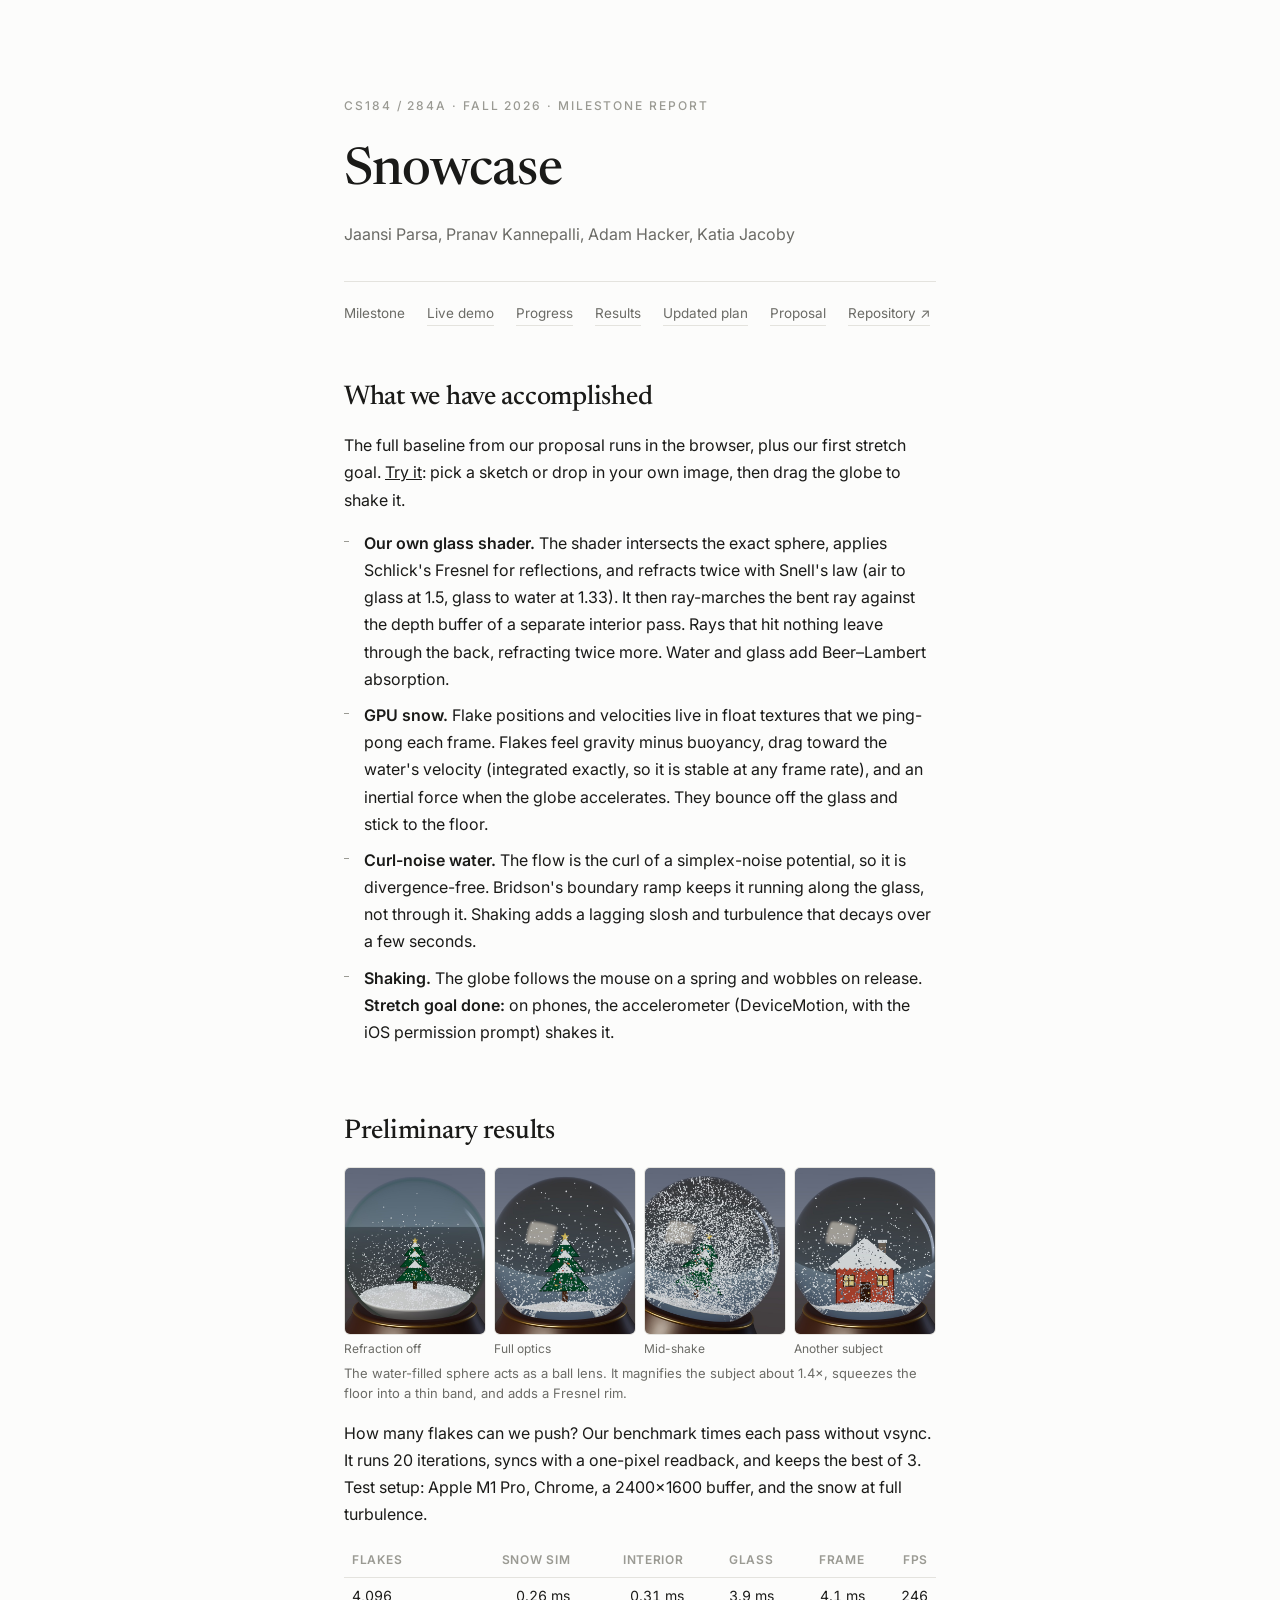
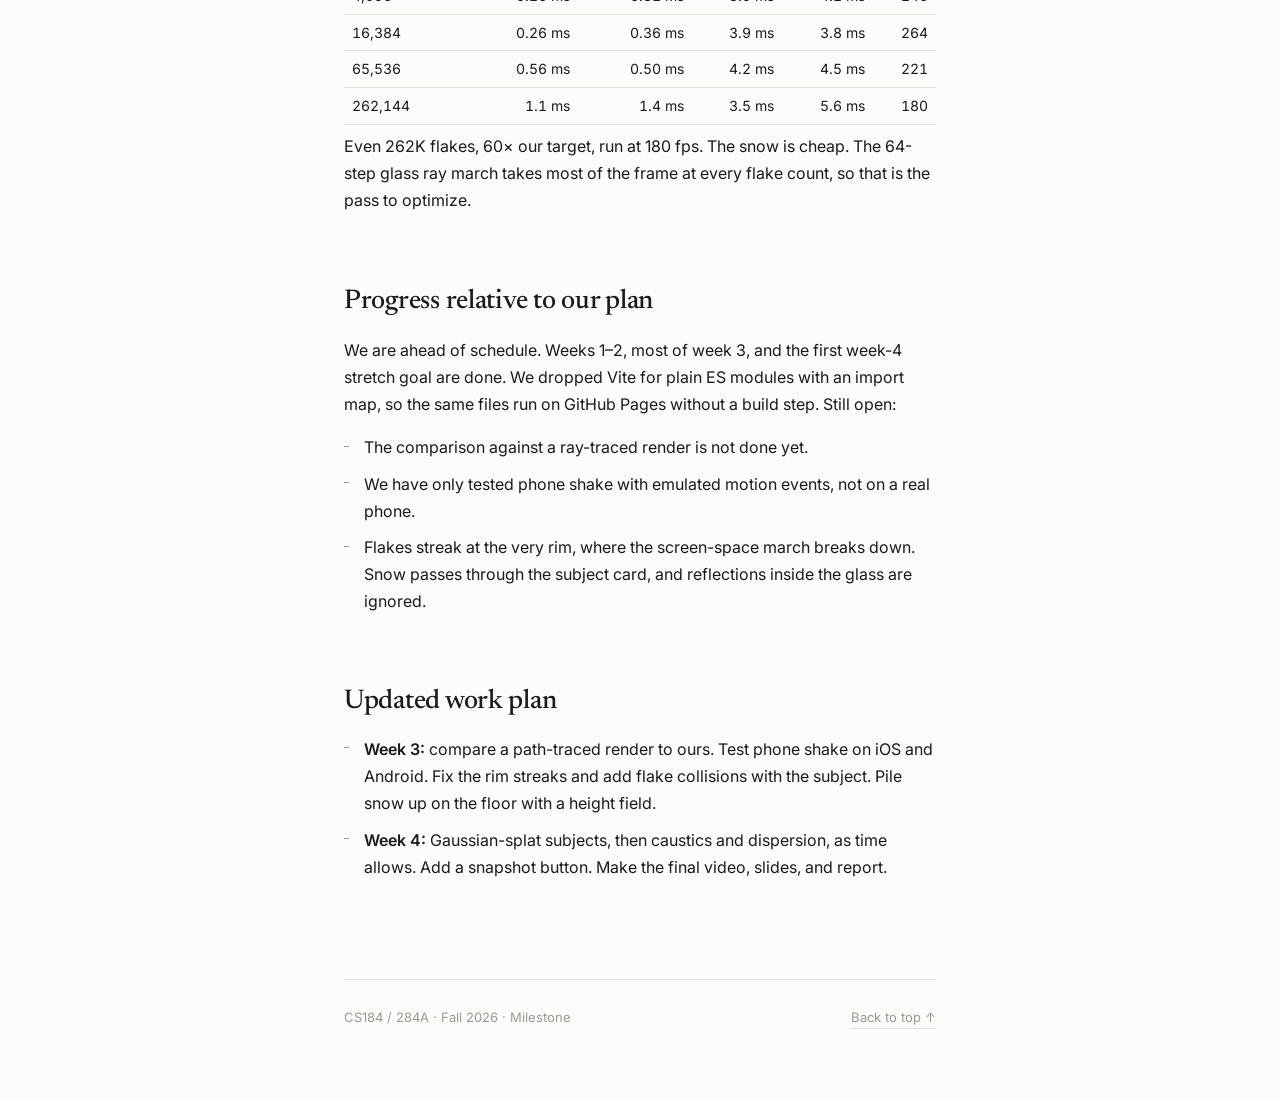
==== milestone.html @ f880045a "finish part 1" ====
<!doctype html>
<html lang="en">
<head>
<meta charset="utf-8">
<meta name="viewport" content="width=device-width, initial-scale=1">
<title>Snowcase: CS184 Milestone</title>
<meta name="description" content="CS184/284A Fall 2026 final project milestone. Snowcase: a real-time snow globe in the browser with custom glass refraction, GPU snow, and curl-noise water.">
<link rel="preconnect" href="https://fonts.googleapis.com">
<link rel="preconnect" href="https://fonts.gstatic.com" crossorigin>
<link href="https://fonts.googleapis.com/css2?family=Newsreader:ital,opsz,wght@0,6..72,400;0,6..72,500;1,6..72,400&family=Inter:wght@400;500;600&display=swap" rel="stylesheet">
<link rel="stylesheet" href="styles.css">
</head>
<body class="report">
<div class="wrap">

  <header id="top">
    <p class="kicker">CS184 / 284A · Fall 2026 · Milestone Report</p>
    <h1>Snowcase</h1>
    <p class="standfirst">Jaansi Parsa, Pranav Kannepalli, Adam Hacker, Katia Jacoby</p>
    <nav class="masthead-meta">
      <span>Milestone</span>
      <a href="app/">Live demo</a>
      <a href="#done">Progress</a>
      <a href="#results">Results</a>
      <a href="#plan">Updated plan</a>
      <a href="index.html">Proposal</a>
      <a href="https://github.com/jaansiparsa/snowglobe">Repository ↗</a>
    </nav>
  </header>

  <section id="done">
    <h2>What we have accomplished</h2>
    <p>The full baseline from our proposal runs in the browser, plus our first stretch goal. <a href="app/">Try it</a>: pick a sketch or drop in your own image, then drag the globe to shake it.</p>
    <ul>
      <li><strong>Our own glass shader.</strong> The shader intersects the exact sphere, applies Schlick's Fresnel for reflections, and refracts twice with Snell's law (air to glass at 1.5, glass to water at 1.33). It then ray-marches the bent ray against the depth buffer of a separate interior pass. Rays that hit nothing leave through the back, refracting twice more. Water and glass add Beer–Lambert absorption.</li>
      <li><strong>GPU snow.</strong> Flake positions and velocities live in float textures that we ping-pong each frame. Flakes feel gravity minus buoyancy, drag toward the water's velocity (integrated exactly, so it is stable at any frame rate), and an inertial force when the globe accelerates. They bounce off the glass and stick to the floor.</li>
      <li><strong>Curl-noise water.</strong> The flow is the curl of a simplex-noise potential, so it is divergence-free. Bridson's boundary ramp keeps it running along the glass, not through it. Shaking adds a lagging slosh and turbulence that decays over a few seconds.</li>
      <li><strong>Shaking.</strong> The globe follows the mouse on a spring and wobbles on release. <strong>Stretch goal done:</strong> on phones, the accelerometer (DeviceMotion, with the iOS permission prompt) shakes it.</li>
    </ul>
  </section>

  <section id="results">
    <h2>Preliminary results</h2>
    <div class="figs">
      <figure><img src="assets/milestone/norefract.jpg" alt="Globe rendered with refraction turned off"><figcaption>Refraction off</figcaption></figure>
      <figure><img src="assets/milestone/full.jpg" alt="Same globe with full glass and water optics"><figcaption>Full optics</figcaption></figure>
      <figure><img src="assets/milestone/shake.jpg" alt="Globe mid-shake with snow swirling"><figcaption>Mid-shake</figcaption></figure>
      <figure><img src="assets/milestone/cottage.jpg" alt="Globe with a cottage sketch inside"><figcaption>Another subject</figcaption></figure>
    </div>
    <p class="caption">The water-filled sphere acts as a ball lens. It magnifies the subject about 1.4×, squeezes the floor into a thin band, and adds a Fresnel rim.</p>
    <p>How many flakes can we push? Our benchmark times each pass without vsync. It runs 20 iterations, syncs with a one-pixel readback, and keeps the best of 3. Test setup: Apple M1 Pro, Chrome, a 2400×1600 buffer, and the snow at full turbulence.</p>
    <table class="results">
      <tr><th>Flakes</th><th>Snow sim</th><th>Interior</th><th>Glass</th><th>Frame</th><th>FPS</th></tr>
      <tr><td>4,096</td><td>0.26 ms</td><td>0.31 ms</td><td>3.9 ms</td><td>4.1 ms</td><td>246</td></tr>
      <tr><td>16,384</td><td>0.26 ms</td><td>0.36 ms</td><td>3.9 ms</td><td>3.8 ms</td><td>264</td></tr>
      <tr><td>65,536</td><td>0.56 ms</td><td>0.50 ms</td><td>4.2 ms</td><td>4.5 ms</td><td>221</td></tr>
      <tr><td>262,144</td><td>1.1 ms</td><td>1.4 ms</td><td>3.5 ms</td><td>5.6 ms</td><td>180</td></tr>
    </table>
    <p>Even 262K flakes, 60× our target, run at 180 fps. The snow is cheap. The 64-step glass ray march takes most of the frame at every flake count, so that is the pass to optimize.</p>
  </section>

  <section id="reflection">
    <h2>Progress relative to our plan</h2>
    <p>We are ahead of schedule. Weeks 1–2, most of week 3, and the first week-4 stretch goal are done. We dropped Vite for plain ES modules with an import map, so the same files run on GitHub Pages without a build step. Still open:</p>
    <ul>
      <li>The comparison against a ray-traced render is not done yet.</li>
      <li>We have only tested phone shake with emulated motion events, not on a real phone.</li>
      <li>Flakes streak at the very rim, where the screen-space march breaks down. Snow passes through the subject card, and reflections inside the glass are ignored.</li>
    </ul>
  </section>

  <section id="plan">
    <h2>Updated work plan</h2>
    <ul>
      <li><strong>Week 3:</strong> compare a path-traced render to ours. Test phone shake on iOS and Android. Fix the rim streaks and add flake collisions with the subject. Pile snow up on the floor with a height field.</li>
      <li><strong>Week 4:</strong> Gaussian-splat subjects, then caustics and dispersion, as time allows. Add a snapshot button. Make the final video, slides, and report.</li>
    </ul>
  </section>

  <footer>
    <span>CS184 / 284A · Fall 2026 · Milestone</span>
    <a href="#top">Back to top ↑</a>
  </footer>

</div>
</body>
</html>
---- styles.css ----
/* ============================================================
   Snow Globe of Anything: shared styles
   CS184/284A Fall 2026 proposal + style guide.
   See styleguide.html for a live reference of every class below.
   ============================================================ */

:root{
  --bg:#fcfcfb;
  --ink:#1a1a18;
  --muted:#6b6b66;
  --faint:#9a9a93;
  --line:#e4e3de;
  --accent:#1a1a18;
  --rule:#111;
  --maxw:640px;
}
@media (prefers-color-scheme:dark){
  :root:not([data-theme="light"]){
    --bg:#121311; --ink:#ececea; --muted:#a3a39c; --faint:#74746d;
    --line:#2a2b27; --accent:#ececea; --rule:#ececea;
  }
}
:root[data-theme="dark"]{
  --bg:#121311; --ink:#ececea; --muted:#a3a39c; --faint:#74746d;
  --line:#2a2b27; --accent:#ececea; --rule:#ececea;
}

*{box-sizing:border-box}
html{-webkit-text-size-adjust:100%}
body{
  margin:0;background:var(--bg);color:var(--ink);
  font-family:"Inter",-apple-system,BlinkMacSystemFont,"Segoe UI",sans-serif;
  font-size:16px;line-height:1.7;-webkit-font-smoothing:antialiased;
}

/* Page column ------------------------------------------------ */
.wrap{max-width:var(--maxw);margin:0 auto;padding:0 24px}

/* Masthead --------------------------------------------------- */
header{padding:96px 0 0}
.kicker{
  font-size:12px;letter-spacing:.16em;text-transform:uppercase;color:var(--faint);
  font-weight:500;margin:0 0 28px;
}
h1{
  font-family:"Newsreader",Georgia,serif;font-weight:500;
  font-size:clamp(34px,7vw,52px);line-height:1.08;letter-spacing:-.015em;
  margin:0 0 20px;
}
.standfirst{
  font-size:16px;line-height:1.65;color:var(--muted);font-weight:400;
  margin:0;max-width:40em;
}
.masthead-meta{
  margin:34px 0 0;padding-top:20px;border-top:1px solid var(--line);
  display:flex;flex-wrap:wrap;gap:4px 22px;font-size:13.5px;color:var(--muted);
}
.masthead-meta a{color:var(--muted);text-decoration:none;border-bottom:1px solid var(--line)}
.masthead-meta a:hover{color:var(--ink);border-color:var(--ink)}

/* Sections --------------------------------------------------- */
section{padding:56px 0 0}
section:last-of-type{padding-bottom:12px}
.sec-label{
  font-size:12px;letter-spacing:.14em;text-transform:uppercase;color:var(--faint);
  font-weight:600;margin:0 0 10px;
}
.sec-label b{color:var(--ink);font-weight:600;margin-right:10px}
h2{
  font-family:"Newsreader",Georgia,serif;font-weight:500;font-size:27px;
  line-height:1.2;letter-spacing:-.01em;margin:0 0 18px;
}
h3{
  font-size:13px;letter-spacing:.06em;text-transform:uppercase;color:var(--ink);
  font-weight:600;margin:30px 0 10px;
}
p{margin:0 0 16px}
.lead{color:var(--muted)}
strong{font-weight:600}
a{color:var(--ink)}

/* Bulleted lists (hairline tick marks) ----------------------- */
ul{list-style:none;padding:0;margin:14px 0}
li{position:relative;padding-left:20px;margin:9px 0}
li::before{content:"";position:absolute;left:0;top:.72em;width:5px;height:1px;background:var(--faint)}
code{font-family:ui-monospace,SFMono-Regular,Menlo,monospace;font-size:.88em;background:var(--line);padding:1px 5px;border-radius:3px}

/* Placeholder text for the blank template -------------------- */
.ph{color:var(--faint);font-style:italic}

/* Team roster ------------------------------------------------ */
.team{margin:18px 0 0;border-top:1px solid var(--line)}
.member{
  display:flex;justify-content:space-between;align-items:baseline;gap:16px;
  padding:13px 0;border-bottom:1px solid var(--line);
}
.member .role{font-size:12px;letter-spacing:.08em;text-transform:uppercase;color:var(--faint)}
.member .name{color:var(--muted)}

/* Two-column split (e.g. plan vs. hope) ---------------------- */
.split{display:grid;grid-template-columns:1fr 1fr;gap:38px;margin-top:8px}
.split h3{margin-top:0;display:flex;align-items:baseline;gap:9px}
.split h3 .n{font-family:"Newsreader",serif;font-style:italic;font-size:20px;text-transform:none;letter-spacing:0;color:var(--faint);font-weight:400}

/* Schedule rows ---------------------------------------------- */
.week{display:grid;grid-template-columns:120px 1fr;gap:20px;padding:18px 0;border-top:1px solid var(--line)}
.week:first-of-type{border-top:0;padding-top:4px}
.week .wk{font-weight:600;font-size:14px}
.week .wk small{display:block;color:var(--faint);font-weight:400;font-size:12.5px;margin-top:2px}
.week ul{margin:0}
.week li{margin:5px 0}

/* Footer ----------------------------------------------------- */
footer{
  margin-top:72px;padding:26px 0 72px;border-top:1px solid var(--line);
  font-size:13px;color:var(--faint);display:flex;justify-content:space-between;gap:12px;flex-wrap:wrap;
}
footer a{color:var(--faint);text-decoration:none;border-bottom:1px solid var(--line)}
footer a:hover{color:var(--ink)}

@media (max-width:600px){
  header{padding-top:64px}
  .split{grid-template-columns:1fr;gap:28px}
  .week{grid-template-columns:1fr;gap:6px}
}

/* Print → clean PDF for Gradescope --------------------------- */
@media print{
  :root{--bg:#fff;--ink:#000;--muted:#333;--faint:#555;--line:#ccc}
  body{font-size:11pt;line-height:1.5}
  .wrap{max-width:none;padding:0}
  header{padding-top:0}
  section{padding-top:30px;break-inside:avoid}
  .split{break-inside:avoid}
  footer{display:none}
  a{text-decoration:none;border:0}
  a[href^="http"]::after{content:" (" attr(href) ")";font-size:8.5pt;color:#555;word-break:break-all}
  .masthead-meta a[href^="http"]::after{content:""}
}

/* Style-guide page only -------------------------------------- */
.sg-swatches{display:flex;flex-wrap:wrap;gap:12px;margin:14px 0}
.sg-swatch{flex:1 1 90px;min-width:90px}
.sg-swatch i{display:block;height:48px;border:1px solid var(--line);border-radius:6px}
.sg-swatch span{display:block;font-size:12px;color:var(--muted);margin-top:6px}
.sg-swatch code{background:none;padding:0}
.sg-demo{border:1px solid var(--line);border-radius:8px;padding:20px 22px;margin:14px 0}
.sg-demo + pre{margin-top:-6px}
pre{
  background:var(--line);border-radius:8px;padding:14px 16px;overflow:auto;
  font-family:ui-monospace,SFMono-Regular,Menlo,monospace;font-size:12.5px;line-height:1.5;
  color:var(--ink);margin:14px 0;
}
pre code{background:none;padding:0;font-size:inherit}

/* Milestone report: figures and results table ---------------- */
.figs{display:grid;grid-template-columns:repeat(4,1fr);gap:8px;margin:18px 0 6px}
.figs figure{margin:0}
.figs img{width:100%;display:block;border-radius:6px;border:1px solid var(--line)}
.figs figcaption{font-size:12px;color:var(--muted);line-height:1.4;margin-top:6px}
.caption{font-size:13px;color:var(--muted);line-height:1.55}
.results{width:100%;border-collapse:collapse;font-size:14px;font-variant-numeric:tabular-nums;margin:14px 0 8px}
.results th,.results td{text-align:right;padding:6px 8px;border-bottom:1px solid var(--line)}
.results th{font-size:12px;letter-spacing:.06em;text-transform:uppercase;color:var(--faint);font-weight:600}
.results th:first-child,.results td:first-child{text-align:left}
@media (max-width:600px){.figs{grid-template-columns:1fr 1fr}}
@media print{.figs{break-inside:avoid}.results{font-size:9.5pt}}
@media print{
  .report{font-size:9pt;line-height:1.35}
  .report section{break-inside:auto}
  .report header{padding-top:0}
  .report h1{font-size:26pt;margin-bottom:6px}
  .report .kicker{margin-bottom:10px}
  .report .masthead-meta{display:none}
  .report h2{font-size:15pt;margin-bottom:6px}
  .report section{padding-top:12px}
  .report p{margin:0 0 6px}
  .report ul{margin:4px 0}
  .report li{margin:3px 0}
  .report .figs{margin:6px 0 2px;max-width:60%}
  .report .results{margin:4px 0;font-size:8.5pt}
  .report .results th,.report .results td{padding:2px 8px}
  .report a[href^="http"]::after{content:""}
}
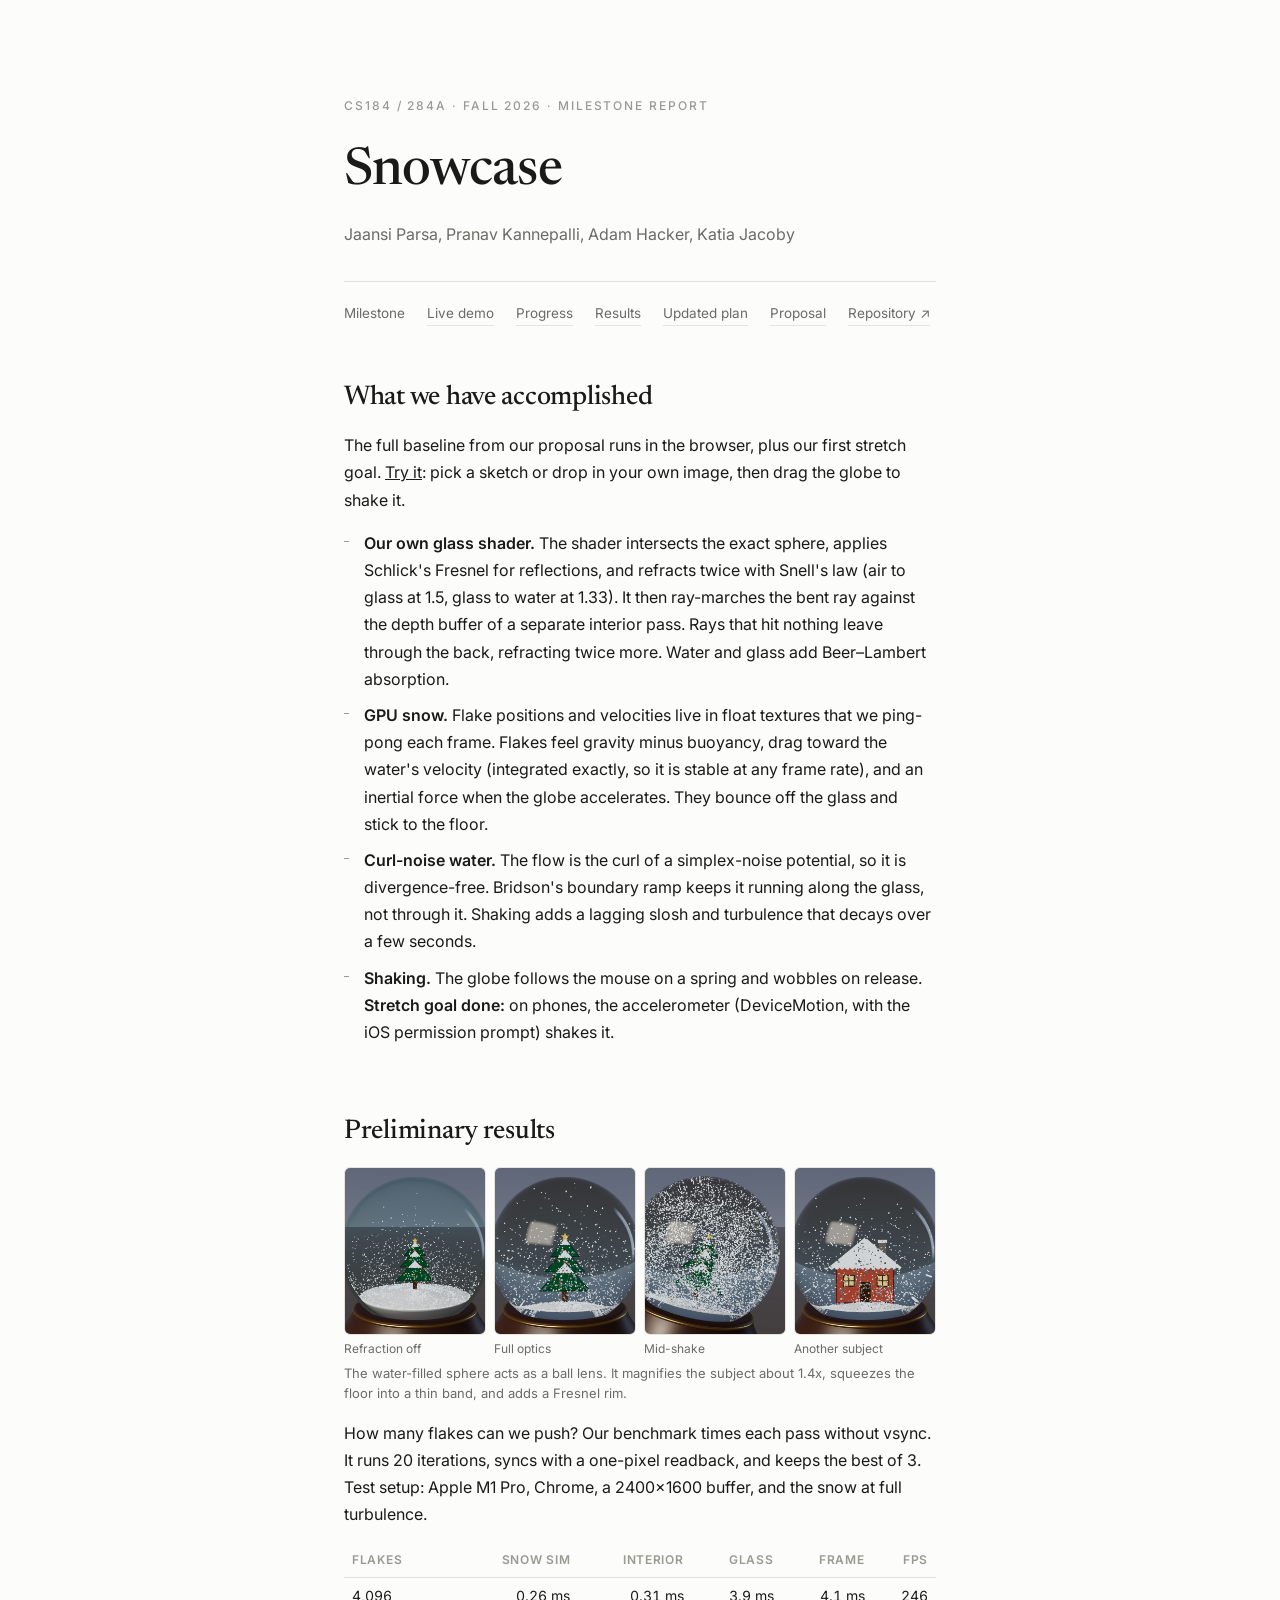
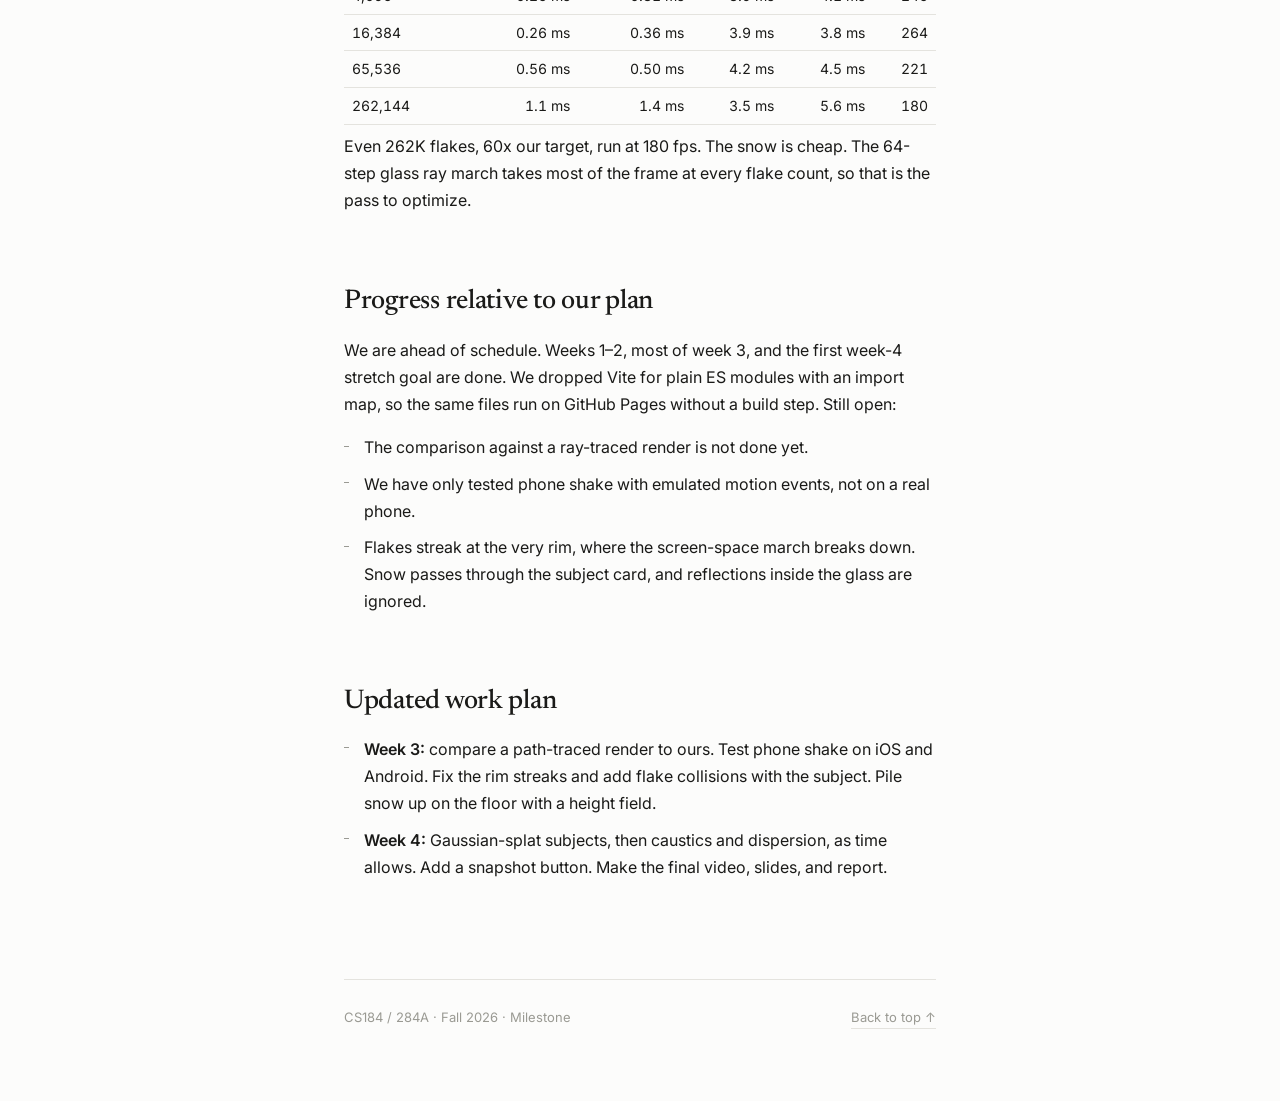
==== commit cd921315: "Replace multiplication signs with x in milestone table" ====
--- a/milestone.html
+++ b/milestone.html
@@ -47,8 +47,8 @@
       <figure><img src="assets/milestone/shake.jpg" alt="Globe mid-shake with snow swirling"><figcaption>Mid-shake</figcaption></figure>
       <figure><img src="assets/milestone/cottage.jpg" alt="Globe with a cottage sketch inside"><figcaption>Another subject</figcaption></figure>
     </div>
-    <p class="caption">The water-filled sphere acts as a ball lens. It magnifies the subject about 1.4×, squeezes the floor into a thin band, and adds a Fresnel rim.</p>
-    <p>How many flakes can we push? Our benchmark times each pass without vsync. It runs 20 iterations, syncs with a one-pixel readback, and keeps the best of 3. Test setup: Apple M1 Pro, Chrome, a 2400×1600 buffer, and the snow at full turbulence.</p>
+    <p class="caption">The water-filled sphere acts as a ball lens. It magnifies the subject about 1.4x, squeezes the floor into a thin band, and adds a Fresnel rim.</p>
+    <p>How many flakes can we push? Our benchmark times each pass without vsync. It runs 20 iterations, syncs with a one-pixel readback, and keeps the best of 3. Test setup: Apple M1 Pro, Chrome, a 2400x1600 buffer, and the snow at full turbulence.</p>
     <table class="results">
       <tr><th>Flakes</th><th>Snow sim</th><th>Interior</th><th>Glass</th><th>Frame</th><th>FPS</th></tr>
       <tr><td>4,096</td><td>0.26 ms</td><td>0.31 ms</td><td>3.9 ms</td><td>4.1 ms</td><td>246</td></tr>
@@ -56,7 +56,7 @@
       <tr><td>65,536</td><td>0.56 ms</td><td>0.50 ms</td><td>4.2 ms</td><td>4.5 ms</td><td>221</td></tr>
       <tr><td>262,144</td><td>1.1 ms</td><td>1.4 ms</td><td>3.5 ms</td><td>5.6 ms</td><td>180</td></tr>
     </table>
-    <p>Even 262K flakes, 60× our target, run at 180 fps. The snow is cheap. The 64-step glass ray march takes most of the frame at every flake count, so that is the pass to optimize.</p>
+    <p>Even 262K flakes, 60x our target, run at 180 fps. The snow is cheap. The 64-step glass ray march takes most of the frame at every flake count, so that is the pass to optimize.</p>
   </section>
 
   <section id="reflection">
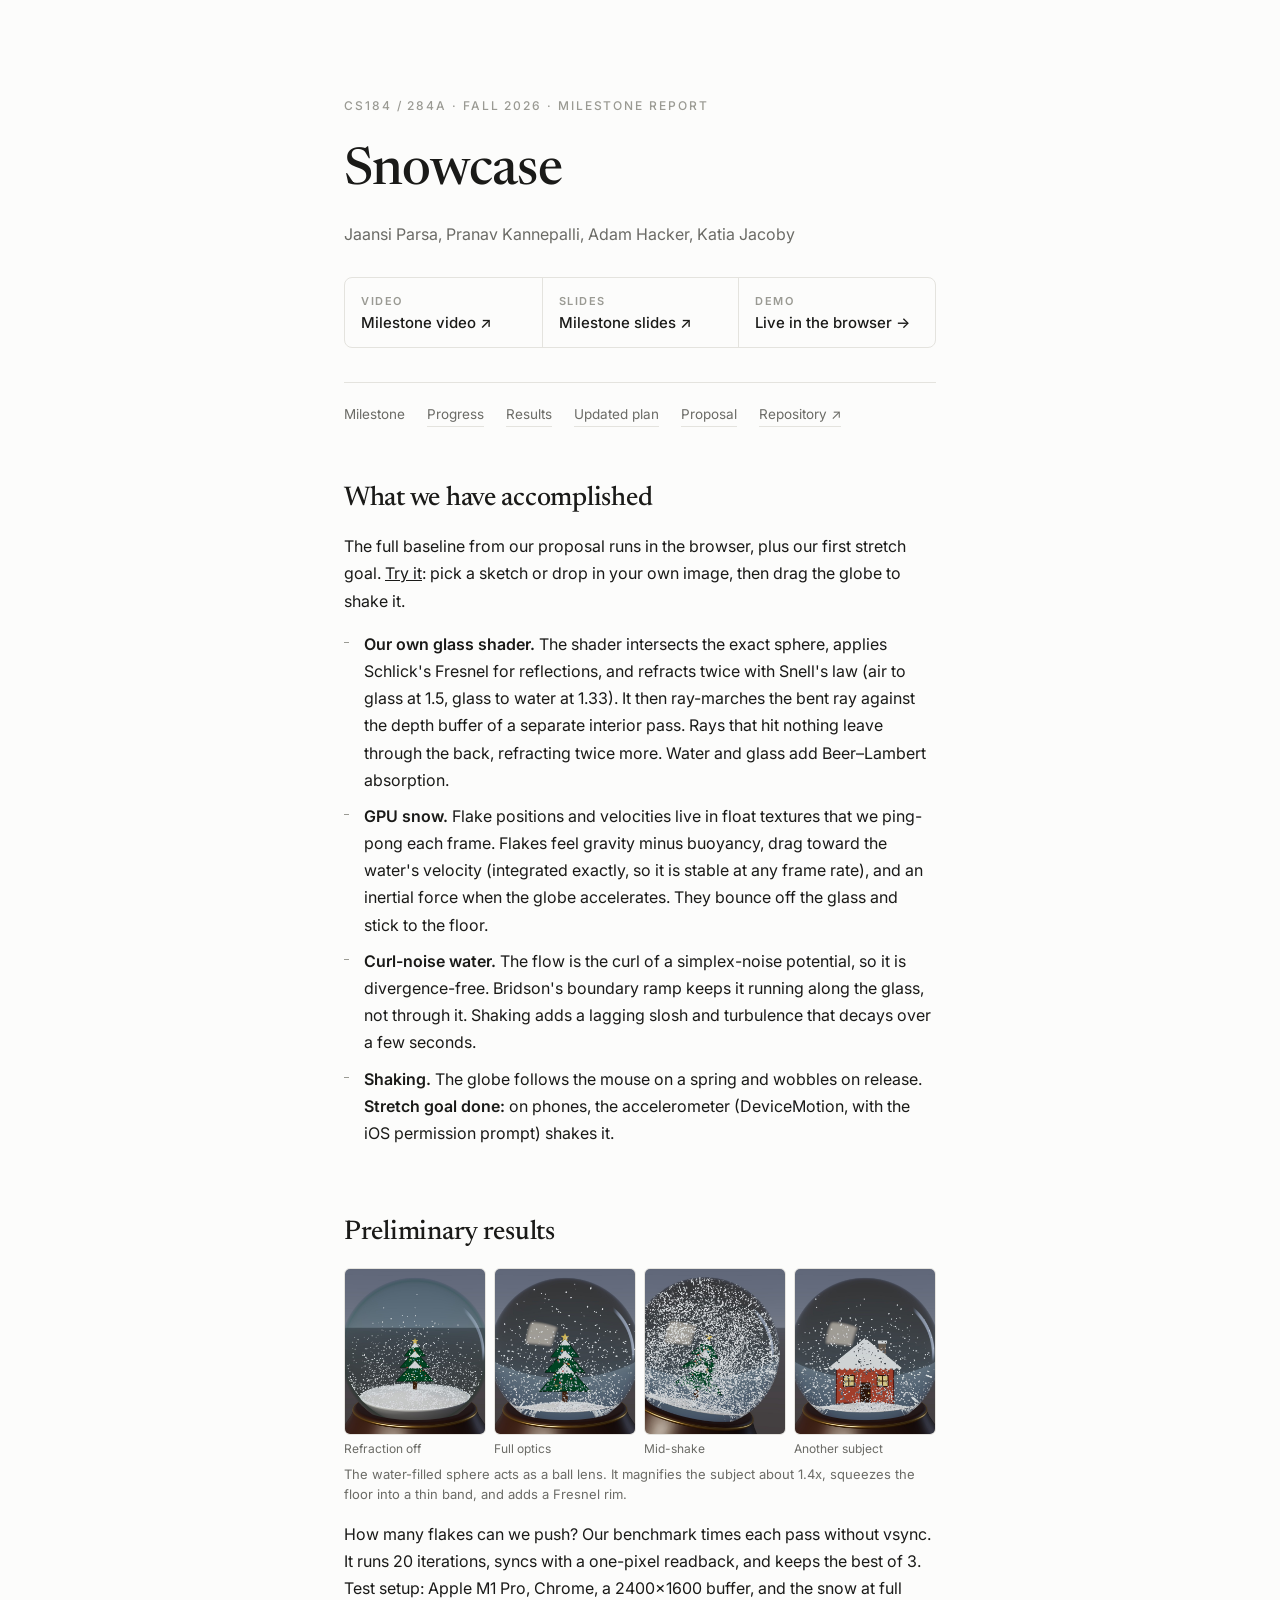
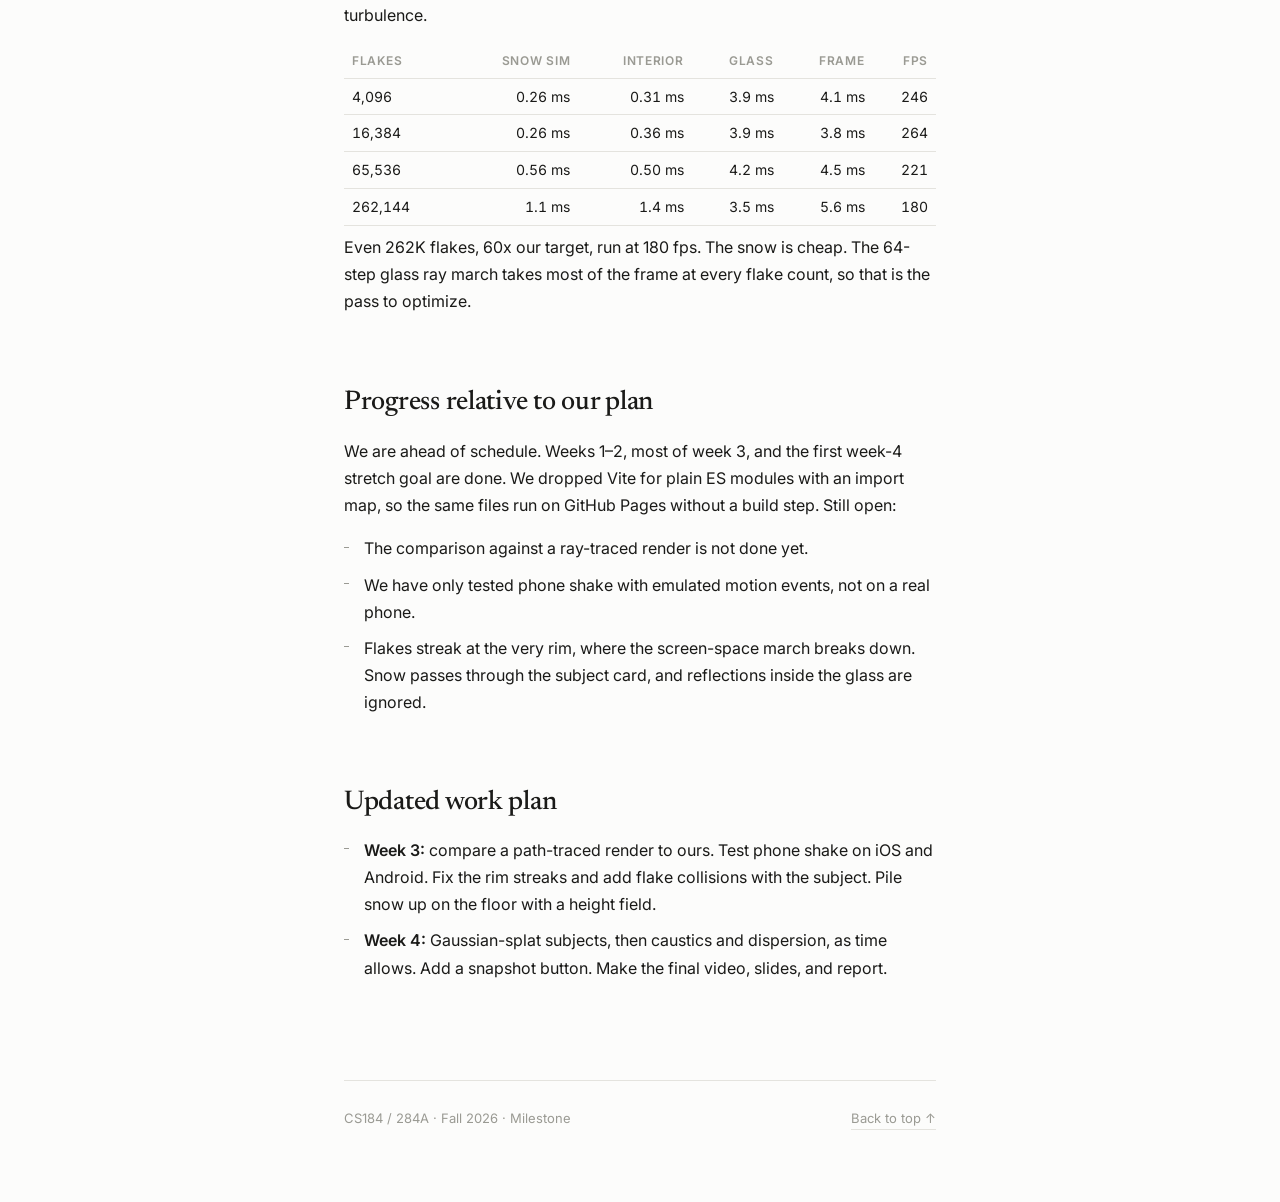
==== commit 242b260d: "Add milestone video, slides, and demo deliverables strip Link the milestone video and slides from a " ====
--- a/milestone.html
+++ b/milestone.html
@@ -17,9 +17,22 @@
     <p class="kicker">CS184 / 284A · Fall 2026 · Milestone Report</p>
     <h1>Snowcase</h1>
     <p class="standfirst">Jaansi Parsa, Pranav Kannepalli, Adam Hacker, Katia Jacoby</p>
+    <nav class="deliverables" aria-label="Milestone deliverables">
+      <a href="https://drive.google.com/file/d/1qIGYRXHk4i0cCX6k3p1evU1GuJFC4oF4/view?usp=sharing" data-url="drive.google.com/file/d/1qIGYRXHk4i0cCX6k3p1evU1GuJFC4oF4">
+        <span class="dl-label">Video</span>
+        <span class="dl-title">Milestone video ↗</span>
+      </a>
+      <a href="https://docs.google.com/presentation/d/1NgJo14dZJcX0S6RwAjk4t6iEYzaRbUm9/edit?usp=sharing" data-url="docs.google.com/presentation/d/1NgJo14dZJcX0S6RwAjk4t6iEYzaRbUm9">
+        <span class="dl-label">Slides</span>
+        <span class="dl-title">Milestone slides ↗</span>
+      </a>
+      <a href="app/" data-url="jaansiparsa.github.io/snowglobe/app/">
+        <span class="dl-label">Demo</span>
+        <span class="dl-title">Live in the browser →</span>
+      </a>
+    </nav>
     <nav class="masthead-meta">
       <span>Milestone</span>
-      <a href="app/">Live demo</a>
       <a href="#done">Progress</a>
       <a href="#results">Results</a>
       <a href="#plan">Updated plan</a>
--- a/styles.css
+++ b/styles.css
@@ -50,6 +50,27 @@
 .standfirst{
   font-size:16px;line-height:1.65;color:var(--muted);font-weight:400;
   margin:0;max-width:40em;
+}
+/* Deliverable links (milestone/final): video, slides, demo */
+.deliverables{
+  margin:30px 0 0;display:grid;grid-template-columns:repeat(3,1fr);
+  border:1px solid var(--line);border-radius:8px;overflow:hidden;
+}
+.deliverables a{
+  display:block;padding:14px 16px;text-decoration:none;color:var(--ink);
+  border-left:1px solid var(--line);transition:background .15s;
+}
+.deliverables a:first-child{border-left:0}
+.deliverables a:hover{background:var(--line)}
+.dl-label{
+  display:block;font-size:11px;letter-spacing:.14em;text-transform:uppercase;
+  color:var(--faint);font-weight:600;margin-bottom:2px;
+}
+.dl-title{display:block;font-size:15px;font-weight:500;line-height:1.35}
+@media (max-width:600px){
+  .deliverables{grid-template-columns:1fr}
+  .deliverables a{border-left:0;border-top:1px solid var(--line)}
+  .deliverables a:first-child{border-top:0}
 }
 .masthead-meta{
   margin:34px 0 0;padding-top:20px;border-top:1px solid var(--line);
@@ -181,4 +202,10 @@
   .report .results{margin:4px 0;font-size:8.5pt}
   .report .results th,.report .results td{padding:2px 8px}
   .report a[href^="http"]::after{content:""}
-}
+  .report .deliverables{margin-top:12px;break-inside:avoid}
+  .report .deliverables a{padding:6px 10px}
+  .report .dl-title{font-size:10pt}
+  .report .deliverables a::after{
+    content:attr(data-url);display:block;font-size:7.5pt;color:#555;word-break:break-all;
+  }
+}
